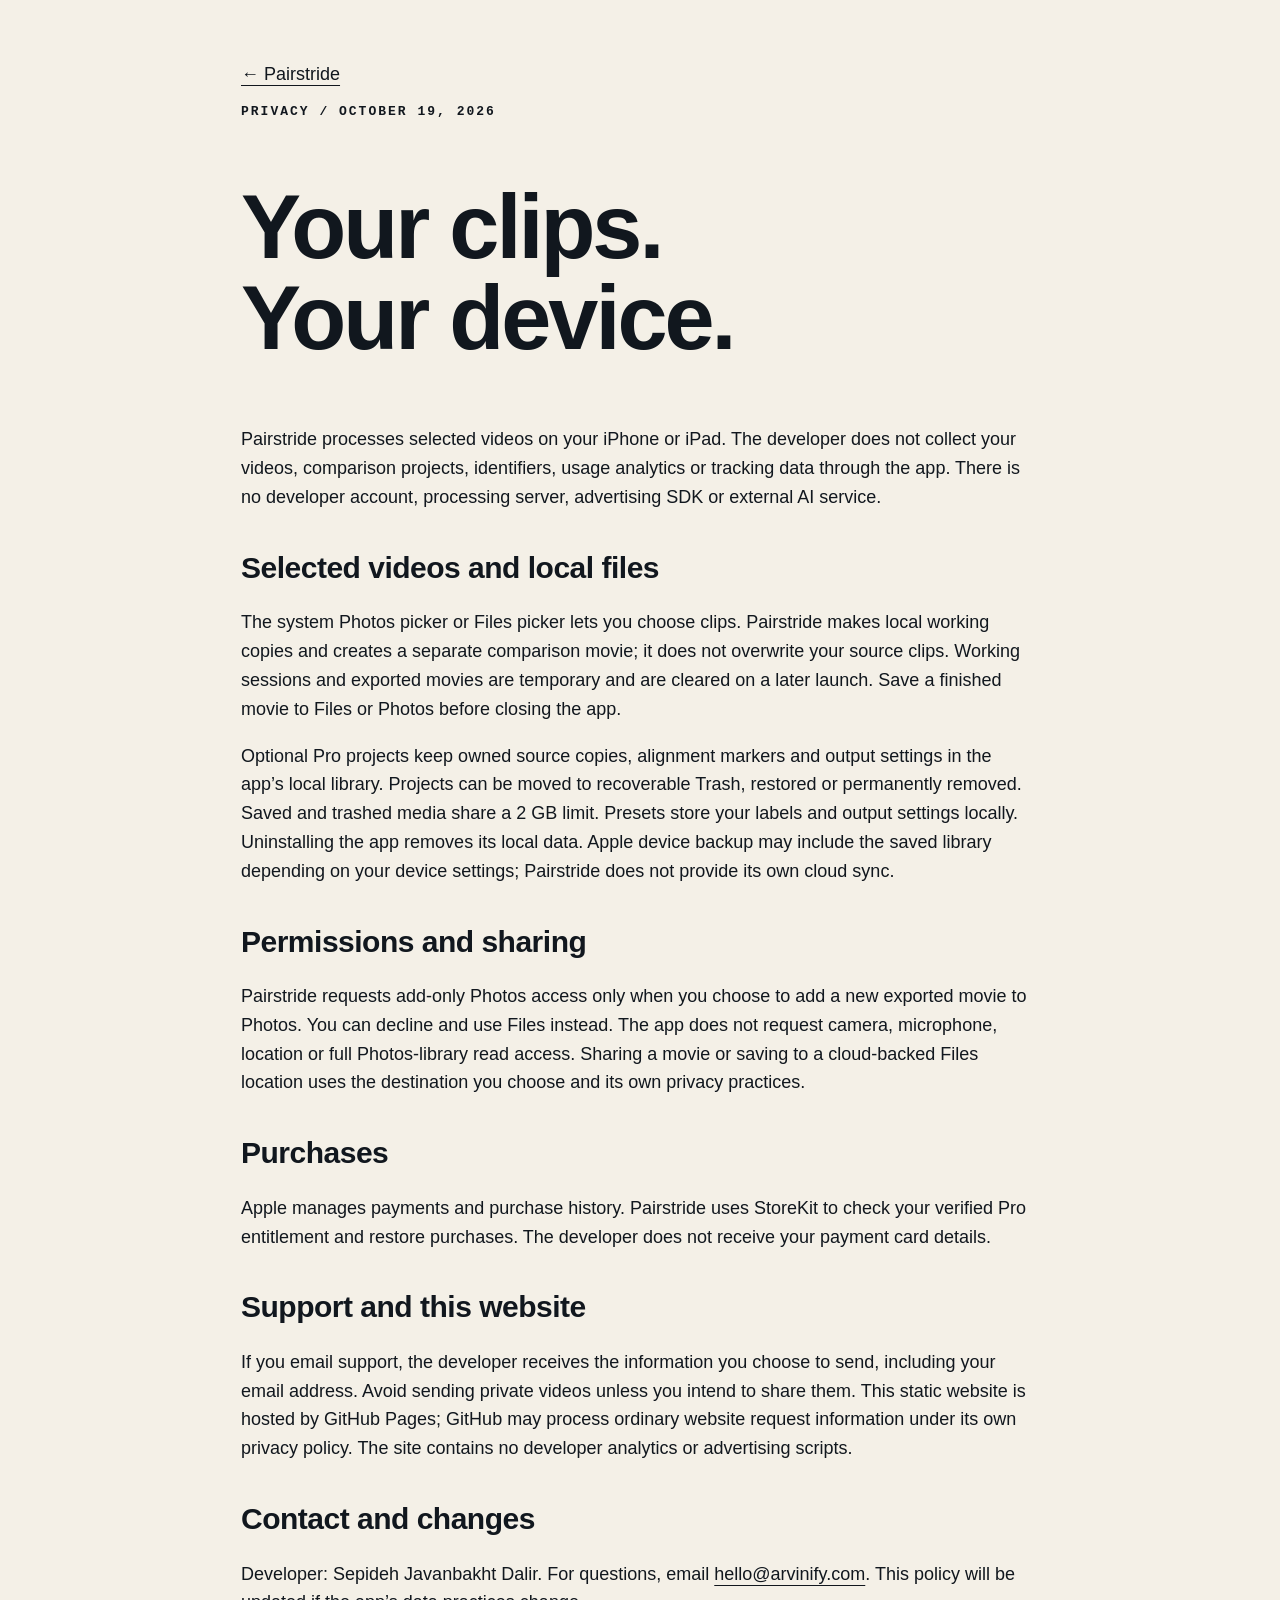
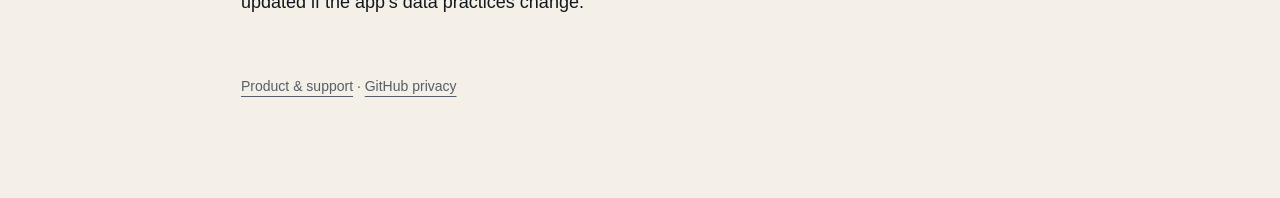
==== privacy.html @ 4b77994e "Publish Pairstride product story, marketing campaign and privacy policy" ====
<!doctype html><html lang="en"><meta charset="utf-8"><meta name="viewport" content="width=device-width, initial-scale=1"><title>Pairstride — Privacy</title><link rel="stylesheet" href="style.css"><main class="legal"><a href="index.html">← Pairstride</a><p class="eyebrow">PRIVACY / OCTOBER 19, 2026</p><h1>Your clips.<br>Your device.</h1><p>Pairstride processes selected videos on your iPhone or iPad. The developer does not collect your videos, comparison projects, identifiers, usage analytics or tracking data through the app. There is no developer account, processing server, advertising SDK or external AI service.</p><h2>Selected videos and local files</h2><p>The system Photos picker or Files picker lets you choose clips. Pairstride makes local working copies and creates a separate comparison movie; it does not overwrite your source clips. Working sessions and exported movies are temporary and are cleared on a later launch. Save a finished movie to Files or Photos before closing the app.</p><p>Optional Pro projects keep owned source copies, alignment markers and output settings in the app’s local library. Projects can be moved to recoverable Trash, restored or permanently removed. Saved and trashed media share a 2 GB limit. Presets store your labels and output settings locally. Uninstalling the app removes its local data. Apple device backup may include the saved library depending on your device settings; Pairstride does not provide its own cloud sync.</p><h2>Permissions and sharing</h2><p>Pairstride requests add-only Photos access only when you choose to add a new exported movie to Photos. You can decline and use Files instead. The app does not request camera, microphone, location or full Photos-library read access. Sharing a movie or saving to a cloud-backed Files location uses the destination you choose and its own privacy practices.</p><h2>Purchases</h2><p>Apple manages payments and purchase history. Pairstride uses StoreKit to check your verified Pro entitlement and restore purchases. The developer does not receive your payment card details.</p><h2>Support and this website</h2><p>If you email support, the developer receives the information you choose to send, including your email address. Avoid sending private videos unless you intend to share them. This static website is hosted by GitHub Pages; GitHub may process ordinary website request information under its own privacy policy. The site contains no developer analytics or advertising scripts.</p><h2>Contact and changes</h2><p>Developer: Sepideh Javanbakht Dalir. For questions, email <a href="mailto:hello@arvinify.com?subject=Pairstride%20privacy">hello@arvinify.com</a>. This policy will be updated if the app’s data practices change.</p><footer><a href="index.html">Product & support</a> · <a href="https://docs.github.com/en/site-policy/privacy-policies/github-general-privacy-statement">GitHub privacy</a></footer></main></html>
---- style.css ----
:root{--ink:#11171e;--paper:#f4f0e7;--blue:#82aaf9;--orange:#ef9561;--line:#b8b3a8}*{box-sizing:border-box}body{margin:0;background:var(--paper);color:var(--ink);font:18px/1.6 -apple-system,BlinkMacSystemFont,"Segoe UI",sans-serif}a{color:inherit;text-underline-offset:5px}nav{padding:28px 6vw;display:flex;justify-content:space-between;border-bottom:1px solid var(--line)}.wordmark,.eyebrow{font:600 13px/1.5 ui-monospace,monospace;letter-spacing:2px}main{max-width:1500px;margin:auto}.hero{background:var(--ink);color:var(--paper);padding:7vw 6vw 5vw;position:relative;overflow:hidden}.hero h1{font-size:clamp(58px,7.3vw,116px);font-weight:650;line-height:.99;letter-spacing:-5px;max-width:1000px;margin:30px 0}.hero .intro{max-width:670px;font-size:24px;color:#cbd1d9}.blue{color:var(--blue)}.orange{color:var(--orange)}.status{display:inline-block;border:1px solid #6d7681;border-radius:50px;padding:9px 17px;font-size:14px}.section{padding:65px 6vw;border-bottom:1px solid var(--line)}h2{font-size:clamp(32px,4vw,58px);line-height:1.05;letter-spacing:-1.8px;margin:16px 0 25px}p{max-width:850px}.grid{display:grid;grid-template-columns:repeat(3,1fr);gap:32px}.grid h3{font-size:24px;margin:20px 0 10px}.num{font:18px ui-monospace,monospace;color:#345ab4}.gallery{display:grid;grid-template-columns:repeat(3,1fr);gap:18px;align-items:start}.gallery img{width:100%;display:block;border-radius:12px}.wide{width:100%;border-radius:14px}.details{display:grid;grid-template-columns:1fr 1fr;gap:45px}.legal{max-width:850px;margin:60px auto;padding:0 26px}.legal h1{font-size:clamp(56px,9vw,90px);line-height:1.02;letter-spacing:-3px}.legal h2{font-size:30px;letter-spacing:-.5px;margin-top:40px}footer{padding:40px 0;font-size:14px;color:#555e68}.section footer{padding-bottom:0}@media(max-width:750px){.hero h1{letter-spacing:-2.5px}.grid,.details{grid-template-columns:1fr}.gallery{grid-template-columns:1fr 1fr}.hero,.section{padding:48px 24px}.hero .intro{font-size:20px}.gallery img:last-child{display:none}}
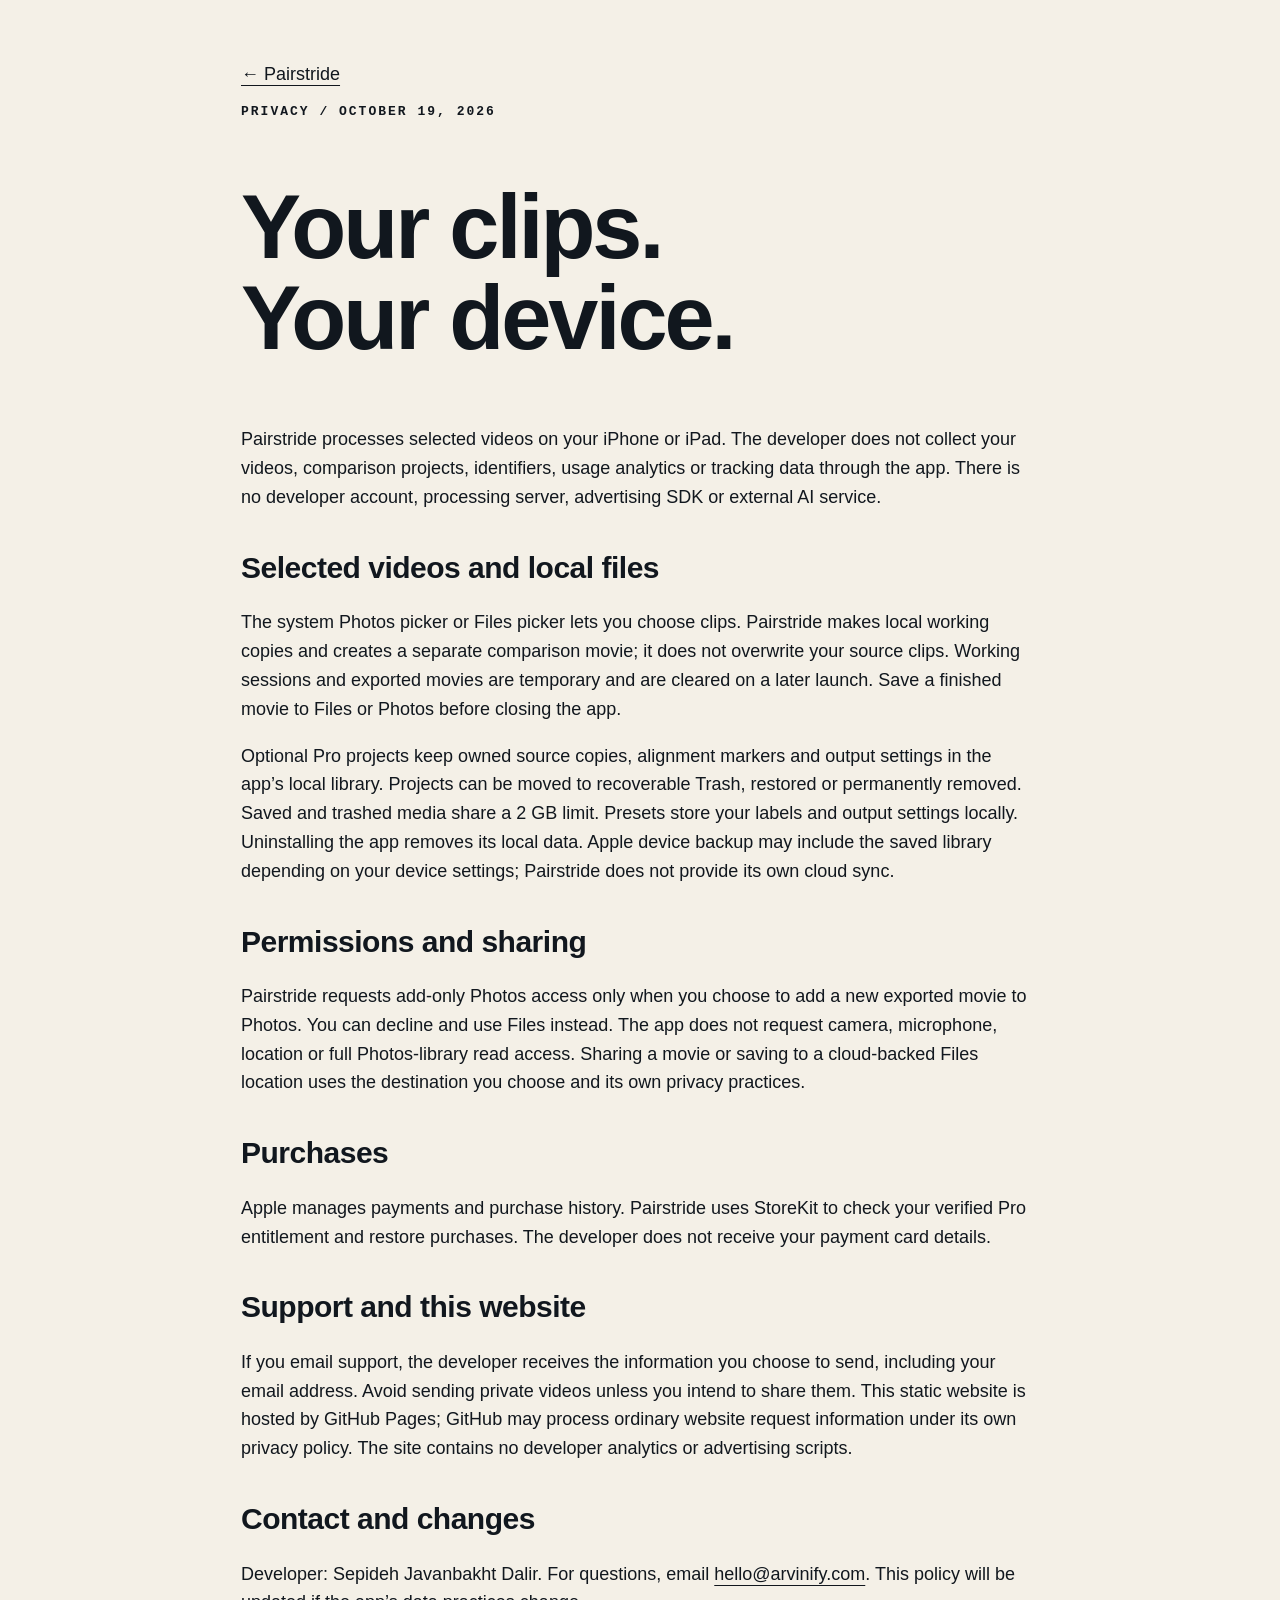
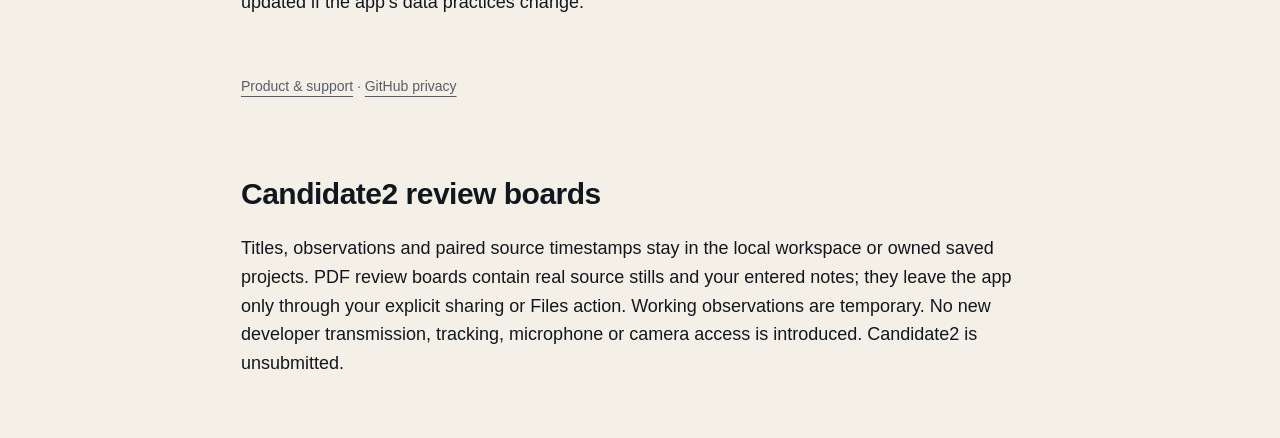
==== commit c4898762: "Present unsubmitted Pairstride review-board workflow and dedicated native campaigns" ====
--- a/privacy.html
+++ b/privacy.html
@@ -1 +1 @@
-<!doctype html><html lang="en"><meta charset="utf-8"><meta name="viewport" content="width=device-width, initial-scale=1"><title>Pairstride — Privacy</title><link rel="stylesheet" href="style.css"><main class="legal"><a href="index.html">← Pairstride</a><p class="eyebrow">PRIVACY / OCTOBER 19, 2026</p><h1>Your clips.<br>Your device.</h1><p>Pairstride processes selected videos on your iPhone or iPad. The developer does not collect your videos, comparison projects, identifiers, usage analytics or tracking data through the app. There is no developer account, processing server, advertising SDK or external AI service.</p><h2>Selected videos and local files</h2><p>The system Photos picker or Files picker lets you choose clips. Pairstride makes local working copies and creates a separate comparison movie; it does not overwrite your source clips. Working sessions and exported movies are temporary and are cleared on a later launch. Save a finished movie to Files or Photos before closing the app.</p><p>Optional Pro projects keep owned source copies, alignment markers and output settings in the app’s local library. Projects can be moved to recoverable Trash, restored or permanently removed. Saved and trashed media share a 2 GB limit. Presets store your labels and output settings locally. Uninstalling the app removes its local data. Apple device backup may include the saved library depending on your device settings; Pairstride does not provide its own cloud sync.</p><h2>Permissions and sharing</h2><p>Pairstride requests add-only Photos access only when you choose to add a new exported movie to Photos. You can decline and use Files instead. The app does not request camera, microphone, location or full Photos-library read access. Sharing a movie or saving to a cloud-backed Files location uses the destination you choose and its own privacy practices.</p><h2>Purchases</h2><p>Apple manages payments and purchase history. Pairstride uses StoreKit to check your verified Pro entitlement and restore purchases. The developer does not receive your payment card details.</p><h2>Support and this website</h2><p>If you email support, the developer receives the information you choose to send, including your email address. Avoid sending private videos unless you intend to share them. This static website is hosted by GitHub Pages; GitHub may process ordinary website request information under its own privacy policy. The site contains no developer analytics or advertising scripts.</p><h2>Contact and changes</h2><p>Developer: Sepideh Javanbakht Dalir. For questions, email <a href="mailto:hello@arvinify.com?subject=Pairstride%20privacy">hello@arvinify.com</a>. This policy will be updated if the app’s data practices change.</p><footer><a href="index.html">Product & support</a> · <a href="https://docs.github.com/en/site-policy/privacy-policies/github-general-privacy-statement">GitHub privacy</a></footer></main></html>
+<!doctype html><html lang="en"><meta charset="utf-8"><meta name="viewport" content="width=device-width, initial-scale=1"><title>Pairstride — Privacy</title><link rel="stylesheet" href="style.css"><main class="legal"><a href="index.html">← Pairstride</a><p class="eyebrow">PRIVACY / OCTOBER 19, 2026</p><h1>Your clips.<br>Your device.</h1><p>Pairstride processes selected videos on your iPhone or iPad. The developer does not collect your videos, comparison projects, identifiers, usage analytics or tracking data through the app. There is no developer account, processing server, advertising SDK or external AI service.</p><h2>Selected videos and local files</h2><p>The system Photos picker or Files picker lets you choose clips. Pairstride makes local working copies and creates a separate comparison movie; it does not overwrite your source clips. Working sessions and exported movies are temporary and are cleared on a later launch. Save a finished movie to Files or Photos before closing the app.</p><p>Optional Pro projects keep owned source copies, alignment markers and output settings in the app’s local library. Projects can be moved to recoverable Trash, restored or permanently removed. Saved and trashed media share a 2 GB limit. Presets store your labels and output settings locally. Uninstalling the app removes its local data. Apple device backup may include the saved library depending on your device settings; Pairstride does not provide its own cloud sync.</p><h2>Permissions and sharing</h2><p>Pairstride requests add-only Photos access only when you choose to add a new exported movie to Photos. You can decline and use Files instead. The app does not request camera, microphone, location or full Photos-library read access. Sharing a movie or saving to a cloud-backed Files location uses the destination you choose and its own privacy practices.</p><h2>Purchases</h2><p>Apple manages payments and purchase history. Pairstride uses StoreKit to check your verified Pro entitlement and restore purchases. The developer does not receive your payment card details.</p><h2>Support and this website</h2><p>If you email support, the developer receives the information you choose to send, including your email address. Avoid sending private videos unless you intend to share them. This static website is hosted by GitHub Pages; GitHub may process ordinary website request information under its own privacy policy. The site contains no developer analytics or advertising scripts.</p><h2>Contact and changes</h2><p>Developer: Sepideh Javanbakht Dalir. For questions, email <a href="mailto:hello@arvinify.com?subject=Pairstride%20privacy">hello@arvinify.com</a>. This policy will be updated if the app’s data practices change.</p><footer><a href="index.html">Product & support</a> · <a href="https://docs.github.com/en/site-policy/privacy-policies/github-general-privacy-statement">GitHub privacy</a></footer><section><h2>Candidate2 review boards</h2><p>Titles, observations and paired source timestamps stay in the local workspace or owned saved projects. PDF review boards contain real source stills and your entered notes; they leave the app only through your explicit sharing or Files action. Working observations are temporary. No new developer transmission, tracking, microphone or camera access is introduced. Candidate2 is unsubmitted.</p></section></main></html>
